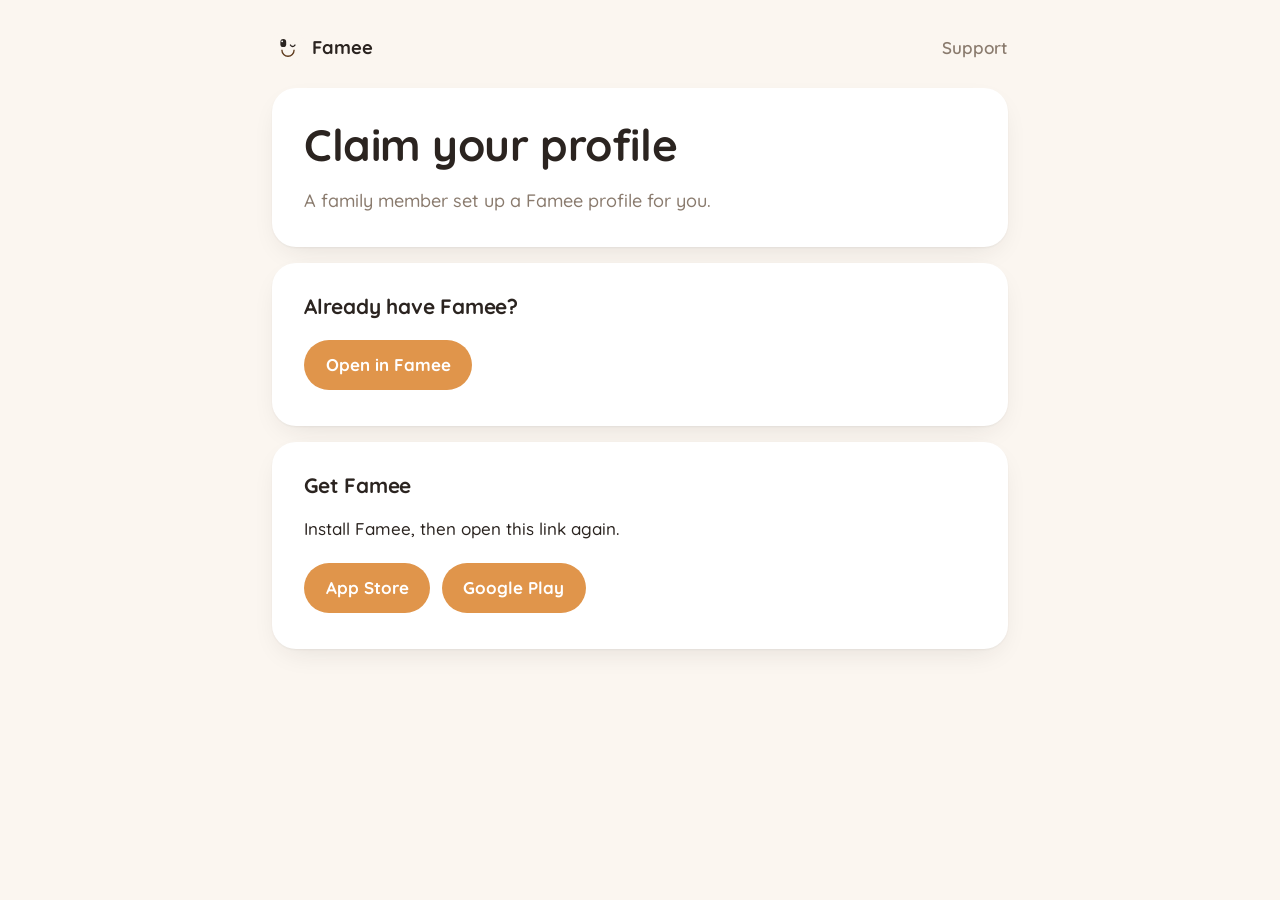
==== claim/index.html @ a756f46e "🐛 fix: version the stylesheet link so cached CSS never mixes with new pages Co-Authored-By: Claude O" ====
<!doctype html>
<html lang="en">
<head>
  <meta charset="utf-8">
  <meta name="viewport" content="width=device-width, initial-scale=1">
  <meta name="robots" content="noindex, nofollow">
  <meta name="description" content="A family member set up a Famee profile for you.">
  <title>Claim your profile | Famee</title>
  <link rel="icon" href="../logo.svg" type="image/svg+xml">
  <link rel="stylesheet" href="https://fonts.googleapis.com/css2?family=Quicksand:wght@500;600;700&display=swap">
  <link rel="stylesheet" href="../style.css?v=4">
</head>
<body>
  <main>
    <nav aria-label="Site navigation">
      <a href="../">Famee</a>
      <a href="../support/">Support</a>
    </nav>
    <header>
      <h1>Claim your profile</h1>
      <p class="summary">A family member set up a Famee profile for you.</p>
    </header>
    <section>
      <h2>Already have Famee?</h2>
      <p><a class="button" id="open-app" href="famee://claim">Open in Famee</a></p>
    </section>
    <section>
      <h2>Get Famee</h2>
      <p>Install Famee, then open this link again.</p>
      <p>
        <a class="button" href="https://apps.apple.com/app/id6804414986">App Store</a>
        <a class="button" href="https://play.google.com/store/apps/details?id=com.famee">Google Play</a>
      </p>
    </section>
  </main>
  <script>
    document.getElementById("open-app").href = "famee://claim" + window.location.search;
  </script>
</body>
</html>
---- style.css ----
/* Tokens mirror apps/mobile/src/global.css in the famee app. */
:root {
  color-scheme: light;
  --canvas: #fbf6f0;
  --surface: #ffffff;
  --surface-2: #f5ede4;
  --border: #ece2d6;
  --fg: #2b2420;
  --muted: #8a7b6e;
  --primary: #e0954b;
  --primary-soft: #f9e1c6;
  --primary-ink: #a4632c;
  --on-primary: #ffffff;
  --shadow: 0 1px 2px rgb(43 36 32 / 5%), 0 10px 30px -12px rgb(43 36 32 / 14%);
  --m-teal: #7fb0a6;
  --m-pink: #d98c97;
  --m-blue: #9aa9e6;
  --m-gold: #d9b777;
  --m-plum: #b58bc0;
  --m-ink: #191a32;
  --radius-card: 1.5rem;
}

* { box-sizing: border-box; }
html { -webkit-text-size-adjust: 100%; }
body {
  margin: 0;
  background: var(--canvas);
  color: var(--fg);
  font-family: "Quicksand", ui-rounded, system-ui, -apple-system, sans-serif;
  font-weight: 500;
  font-size: 1.0625rem;
  line-height: 1.6;
}
a { color: var(--primary-ink); text-underline-offset: .2em; }
a:focus-visible, .button:focus-visible {
  outline: 3px solid var(--primary);
  outline-offset: 3px;
  border-radius: .5rem;
}
h1, h2, h3 { font-weight: 700; line-height: 1.15; letter-spacing: -.01em; }
p:last-child, ul:last-child, ol:last-child { margin-bottom: 0; }

/* Shared page frame (legal, support, invite, claim) */
main {
  width: min(46rem, calc(100% - 2rem));
  margin: 0 auto;
  padding: 2rem 0 5rem;
}
nav {
  display: flex;
  flex-wrap: wrap;
  align-items: center;
  gap: .5rem 1.25rem;
  margin-bottom: 1.5rem;
  font-weight: 600;
}
nav a { color: var(--muted); text-decoration: none; }
nav a:hover { color: var(--fg); }
nav a:first-child {
  display: inline-flex;
  align-items: center;
  gap: .5rem;
  margin-right: auto;
  color: var(--fg);
  font-weight: 700;
  font-size: 1.15rem;
}
nav a:first-child::before {
  content: "";
  width: 2rem;
  height: 2rem;
  background: url("./logo.svg") center / contain no-repeat;
  border-radius: .6rem;
}
header, section {
  background: var(--surface);
  border-radius: var(--radius-card);
  box-shadow: var(--shadow);
  padding: clamp(1.25rem, 4vw, 2rem);
  margin-bottom: 1rem;
}
h1 { margin: 0 0 .5rem; font-size: clamp(2rem, 6vw, 2.75rem); }
h2 { margin: 0 0 .6rem; font-size: 1.3rem; }
.meta { color: var(--muted); margin: 0 0 .25rem; font-size: .95rem; }
.summary { margin: 1rem 0 0; color: var(--muted); font-size: 1.125rem; }
li + li { margin-top: .4rem; }
.button {
  display: inline-flex;
  align-items: center;
  justify-content: center;
  gap: .5rem;
  min-height: 3rem;
  padding: .7rem 1.35rem;
  margin: .25rem .4rem .25rem 0;
  border-radius: 999px;
  background: var(--primary);
  color: var(--on-primary);
  font-weight: 700;
  text-decoration: none;
}
.button:hover { filter: brightness(1.05); }
.button.quiet { background: var(--surface-2); color: var(--fg); }

/* Home page */
.home main { width: min(68rem, calc(100% - 2rem)); padding-top: 1.5rem; }
.home section, .home header { background: none; box-shadow: none; padding: 0; border-radius: 0; }

.home .hero {
  display: grid;
  grid-template-columns: 1.05fr .95fr;
  align-items: center;
  gap: clamp(2.5rem, 6vw, 5rem);
  padding: clamp(1.5rem, 4vw, 3rem) 0 clamp(3rem, 8vw, 6rem);
}
.hero h1 {
  font-size: clamp(2.6rem, 6.4vw, 4.4rem);
  line-height: 1.04;
  letter-spacing: -.025em;
  margin: 0 0 1.25rem;
  text-wrap: balance;
}
.hero .lede { color: var(--muted); font-size: clamp(1.1rem, 2vw, 1.3rem); max-width: 30rem; margin: 0 0 2rem; }

/* The product glimpse: Ember peeks over a real agenda card */
.glimpse { position: relative; padding-top: 2.5rem; max-width: 26rem; justify-self: end; width: 100%; }
/* One scene unit = 1.6px. Scene y 85 sits on the card's top edge, as on the sign-in screen. */
.peek-ledge { position: relative; }
.peek {
  position: absolute;
  left: 50%;
  top: -136px;
  width: 211.2px;
  height: 217.6px;
  margin-left: -105.6px;
  pointer-events: none;
}
.peek-ledge .group { position: relative; z-index: 1; }
.peek-face { z-index: 0; animation: peek-rise 1200ms ease-out 300ms both; }
.peek-hands { z-index: 2; }
@keyframes peek-rise { from { transform: translateY(51.2px); } to { transform: translateY(-6.4px); } }

.day { position: relative; z-index: 1; }
.day-label { margin: 0 0 .4rem .25rem; color: var(--muted); font-size: .85rem; font-weight: 600; }
.day + .day { margin-top: 1rem; }
.group {
  list-style: none;
  margin: 0;
  padding: 0;
  background: var(--surface);
  border-radius: var(--radius-card);
  box-shadow: var(--shadow);
  border: 1px solid var(--border);
}
.group li { display: flex; align-items: center; gap: .85rem; padding: .85rem 1rem; margin: 0; }
.group li + li { border-top: 1px solid var(--border); }
.row-main { flex: 1; min-width: 0; line-height: 1.3; }
.row-main b { display: block; font-weight: 600; }
.row-main small { color: var(--muted); font-size: .8rem; }
.time { width: 4.2rem; font-size: .85rem; font-weight: 600; line-height: 1.3; }
.time small { display: block; color: var(--muted); font-weight: 500; font-size: .75rem; }
.bar { width: 4px; align-self: stretch; border-radius: 4px; background: var(--c); }
.check { width: 1.4rem; height: 1.4rem; border-radius: 50%; border: 2.5px solid var(--c); flex: none; }
.avatars { display: flex; }
.avatar {
  width: 1.6rem;
  height: 1.6rem;
  border-radius: 50%;
  display: grid;
  place-items: center;
  font-size: .7rem;
  font-weight: 700;
  color: var(--c);
  background: color-mix(in oklab, var(--c) 22%, var(--surface));
  border: 2px solid var(--surface);
}
.avatar + .avatar { margin-left: -.4rem; }
.chip { font-size: .75rem; font-weight: 600; padding: .2rem .6rem; border-radius: 999px; background: var(--surface-2); color: var(--muted); }

.ask {
  position: relative;
  z-index: 1;
  display: flex;
  align-items: center;
  gap: .65rem;
  margin-top: 1.25rem;
  padding: .45rem .5rem .45rem .45rem;
  border-radius: 999px;
  background: var(--surface);
  box-shadow: var(--shadow);
  border: 1px solid var(--border);
  color: var(--muted);
  font-size: .95rem;
}
.ask span { flex: 1; }
.ask .mic { flex: none; width: 2.1rem; height: 2.1rem; border-radius: 50%; background: var(--primary); display: grid; place-items: center; }

/* What's inside */
.home .inside { padding-bottom: clamp(3rem, 8vw, 5rem); }
.inside h2 { font-size: clamp(1.7rem, 3.5vw, 2.3rem); margin: 0 0 1.5rem; }
.features { list-style: none; margin: 0; padding: 0; display: grid; grid-template-columns: repeat(2, 1fr); gap: 2.25rem 3rem; }
.features li { display: flex; gap: 1rem; margin: 0; }
.features .tile {
  flex: none;
  width: 3rem;
  height: 3rem;
  border-radius: 1rem;
  display: grid;
  place-items: center;
  color: var(--c);
  background: color-mix(in oklab, var(--c) 20%, var(--canvas));
}
.features h3 { margin: .2rem 0 .3rem; font-size: 1.15rem; }
.features p { margin: 0; color: var(--muted); max-width: 34ch; }

.home footer {
  display: flex;
  flex-wrap: wrap;
  justify-content: space-between;
  gap: 1rem 2rem;
  padding: 2rem 0 1rem;
  border-top: 1px solid var(--border);
  color: var(--muted);
  font-size: .95rem;
}
.home footer nav { margin: 0; gap: .5rem 1.25rem; }
.home footer nav a:first-child { margin: 0; color: var(--muted); font-weight: 600; font-size: inherit; }
.home footer nav a:first-child::before { content: none; }
.home footer p { margin: 0; }

@media (max-width: 52rem) {
  .home .hero { grid-template-columns: 1fr; padding-top: 2rem; }
  .glimpse { justify-self: stretch; max-width: 28rem; }
  .features { grid-template-columns: 1fr; gap: 1.75rem; }
}
@media (prefers-reduced-motion: reduce) {
  .peek-face { animation: none; transform: translateY(-6.4px); }
}
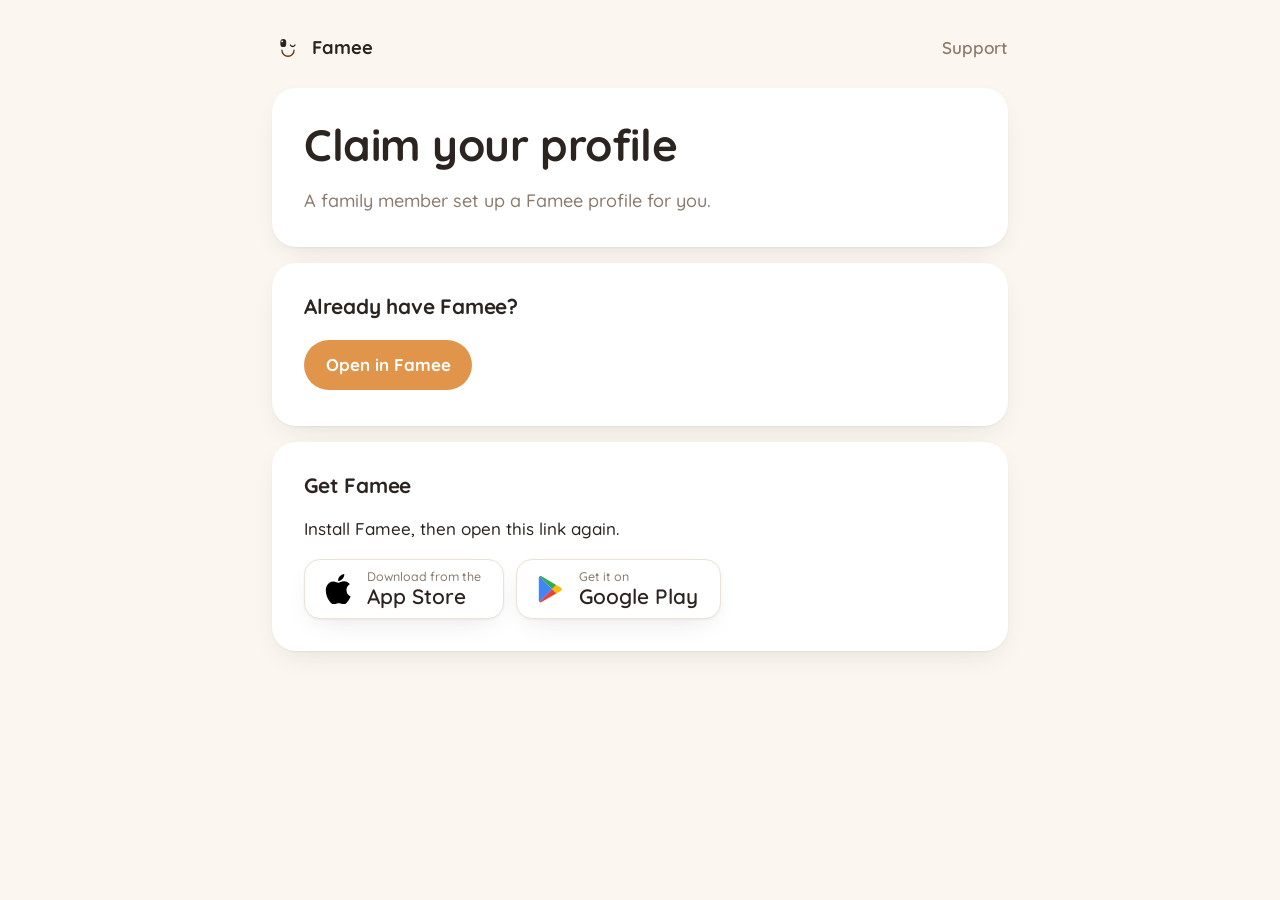
==== commit c301d896: "✨ feat: standard App Store and Google Play badges on home, invite, and claim Co-Authored-By: Claude " ====
--- a/claim/index.html
+++ b/claim/index.html
@@ -7,8 +7,8 @@
   <meta name="description" content="A family member set up a Famee profile for you.">
   <title>Claim your profile | Famee</title>
   <link rel="icon" href="../logo.svg" type="image/svg+xml">
-  <link rel="stylesheet" href="https://fonts.googleapis.com/css2?family=Quicksand:wght@500;600;700&display=swap">
-  <link rel="stylesheet" href="../style.css?v=4">
+  <link rel="stylesheet" href="https://fonts.googleapis.com/css2?family=Quicksand:wght@400;500;600;700&display=swap">
+  <link rel="stylesheet" href="../style.css?v=9">
 </head>
 <body>
   <main>
@@ -27,9 +27,15 @@
     <section>
       <h2>Get Famee</h2>
       <p>Install Famee, then open this link again.</p>
-      <p>
-        <a class="button" href="https://apps.apple.com/app/id6804414986">App Store</a>
-        <a class="button" href="https://play.google.com/store/apps/details?id=com.famee">Google Play</a>
+      <p class="stores">
+        <a class="store" href="https://apps.apple.com/app/id6804414986">
+          <svg viewBox="0 0 24 24" aria-hidden="true"><path fill="#000" d="M12.152 6.896c-.948 0-2.415-1.078-3.96-1.04-2.04.027-3.91 1.183-4.961 3.014-2.117 3.675-.546 9.103 1.519 12.09 1.013 1.454 2.208 3.09 3.792 3.039 1.52-.065 2.09-.987 3.935-.987 1.831 0 2.35.987 3.96.948 1.637-.026 2.676-1.48 3.676-2.948 1.156-1.688 1.636-3.325 1.662-3.415-.039-.013-3.182-1.221-3.22-4.857-.026-3.04 2.48-4.494 2.597-4.559-1.429-2.09-3.623-2.324-4.39-2.376-2-.156-3.675 1.09-4.61 1.09zM15.53 3.83c.843-1.012 1.4-2.427 1.245-3.83-1.207.052-2.662.805-3.532 1.818-.78.896-1.454 2.338-1.273 3.714 1.338.104 2.715-.688 3.559-1.701"/></svg>
+          <span><small>Download from the</small>App Store</span>
+        </a>
+        <a class="store" href="https://play.google.com/store/apps/details?id=com.famee">
+          <svg viewBox="0 0 24 24" aria-hidden="true"><path fill="#4285F4" d="M3.6 1.8 13.5 12l-9.9 10.2c-.4-.3-.6-.8-.6-1.4V3.2c0-.6.2-1.1.6-1.4Z"/><path fill="#34A853" d="M3.6 1.8c.4-.3 1-.3 1.6 0l11.6 6.8-3.3 3.4Z"/><path fill="#FBBC04" d="m16.8 8.6 3.5 2c1.1.6 1.1 2.2 0 2.8l-3.5 2-3.3-3.4Z"/><path fill="#EA4335" d="m13.5 12 3.3 3.4-11.6 6.8c-.6.3-1.2.3-1.6 0Z"/></svg>
+          <span><small>Get it on</small>Google Play</span>
+        </a>
       </p>
     </section>
   </main>
--- a/style.css
+++ b/style.css
@@ -102,6 +102,34 @@
 .button:hover { filter: brightness(1.05); }
 .button.quiet { background: var(--surface-2); color: var(--fg); }
 
+/* Store badges in the common two-line layout: brand mark, small line, store name */
+.stores { display: flex; flex-wrap: wrap; gap: .75rem; margin: 0; }
+.store {
+  display: inline-flex;
+  align-items: center;
+  gap: .85rem;
+  min-height: 3.75rem;
+  padding: .6rem 1.4rem .6rem 1.1rem;
+  border-radius: 1rem;
+  background: var(--surface);
+  border: 1px solid var(--border);
+  box-shadow: var(--shadow);
+  color: var(--fg);
+  text-decoration: none;
+}
+.store:hover { border-color: var(--muted); }
+.store:focus-visible { outline: 3px solid var(--primary); outline-offset: 3px; }
+.store svg { width: 1.9rem; height: 1.9rem; flex: none; }
+.store span { display: flex; flex-direction: column; font-size: 1.3rem; font-weight: 600; line-height: 1.1; }
+.store small { font-size: .78rem; font-weight: 500; color: var(--muted); margin-bottom: .1rem; }
+@media (max-width: 30rem) {
+  .stores { gap: .5rem; }
+  .store { flex: 1; justify-content: center; gap: .6rem; min-height: 3.25rem; padding: .5rem .75rem; border-radius: .875rem; }
+  .store svg { width: 1.5rem; height: 1.5rem; }
+  .store span { font-size: 1.05rem; }
+  .store small { font-size: .68rem; }
+}
+
 /* Home page */
 .home main { width: min(68rem, calc(100% - 2rem)); padding-top: 1.5rem; }
 .home section, .home header { background: none; box-shadow: none; padding: 0; border-radius: 0; }
@@ -123,16 +151,16 @@
 .hero .lede { color: var(--muted); font-size: clamp(1.1rem, 2vw, 1.3rem); max-width: 30rem; margin: 0 0 2rem; }
 
 /* The product glimpse: Ember peeks over a real agenda card */
-.glimpse { position: relative; padding-top: 2.5rem; max-width: 26rem; justify-self: end; width: 100%; }
+.glimpse { font-weight: 400; position: relative; padding-top: 2.5rem; max-width: 26rem; justify-self: end; width: 100%; }
 /* One scene unit = 1.6px. Scene y 85 sits on the card's top edge, as on the sign-in screen. */
 .peek-ledge { position: relative; }
 .peek {
   position: absolute;
-  left: 50%;
+  /* The scene has 54px of empty stage right of the right hand; -30px leaves that hand 24px from the card edge. */
+  right: -30px;
   top: -136px;
   width: 211.2px;
   height: 217.6px;
-  margin-left: -105.6px;
   pointer-events: none;
 }
 .peek-ledge .group { position: relative; z-index: 1; }
@@ -141,7 +169,7 @@
 @keyframes peek-rise { from { transform: translateY(51.2px); } to { transform: translateY(-6.4px); } }
 
 .day { position: relative; z-index: 1; }
-.day-label { margin: 0 0 .4rem .25rem; color: var(--muted); font-size: .85rem; font-weight: 600; }
+.day-label { margin: 0 0 .4rem .25rem; color: var(--muted); font-size: .85rem; font-weight: 400; }
 .day + .day { margin-top: 1rem; }
 .group {
   list-style: none;
@@ -155,10 +183,10 @@
 .group li { display: flex; align-items: center; gap: .85rem; padding: .85rem 1rem; margin: 0; }
 .group li + li { border-top: 1px solid var(--border); }
 .row-main { flex: 1; min-width: 0; line-height: 1.3; }
-.row-main b { display: block; font-weight: 600; }
+.row-main b { display: block; font-weight: 400; }
 .row-main small { color: var(--muted); font-size: .8rem; }
-.time { width: 4.2rem; font-size: .85rem; font-weight: 600; line-height: 1.3; }
-.time small { display: block; color: var(--muted); font-weight: 500; font-size: .75rem; }
+.time { width: 4.2rem; font-size: .85rem; font-weight: 400; line-height: 1.3; }
+.time small { display: block; color: var(--muted); font-weight: 400; font-size: .75rem; }
 .bar { width: 4px; align-self: stretch; border-radius: 4px; background: var(--c); }
 .check { width: 1.4rem; height: 1.4rem; border-radius: 50%; border: 2.5px solid var(--c); flex: none; }
 .avatars { display: flex; }
@@ -175,7 +203,7 @@
   border: 2px solid var(--surface);
 }
 .avatar + .avatar { margin-left: -.4rem; }
-.chip { font-size: .75rem; font-weight: 600; padding: .2rem .6rem; border-radius: 999px; background: var(--surface-2); color: var(--muted); }
+.chip { font-size: .75rem; font-weight: 400; padding: .2rem .6rem; border-radius: 999px; background: var(--surface-2); color: var(--muted); }
 
 .ask {
   position: relative;
@@ -228,9 +256,15 @@
 .home footer nav a:first-child::before { content: none; }
 .home footer p { margin: 0; }
 
-@media (max-width: 52rem) {
+@media (max-width: 62rem) {
+  .home .hero { gap: 2.5rem; }
+  .hero h1 { font-size: clamp(2.4rem, 5.6vw, 3.4rem); }
+}
+@media (max-width: 44rem) {
   .home .hero { grid-template-columns: 1fr; padding-top: 2rem; }
-  .glimpse { justify-self: stretch; max-width: 28rem; }
+  .glimpse { justify-self: stretch; max-width: none; }
+}
+@media (max-width: 44rem) {
   .features { grid-template-columns: 1fr; gap: 1.75rem; }
 }
 @media (prefers-reduced-motion: reduce) {
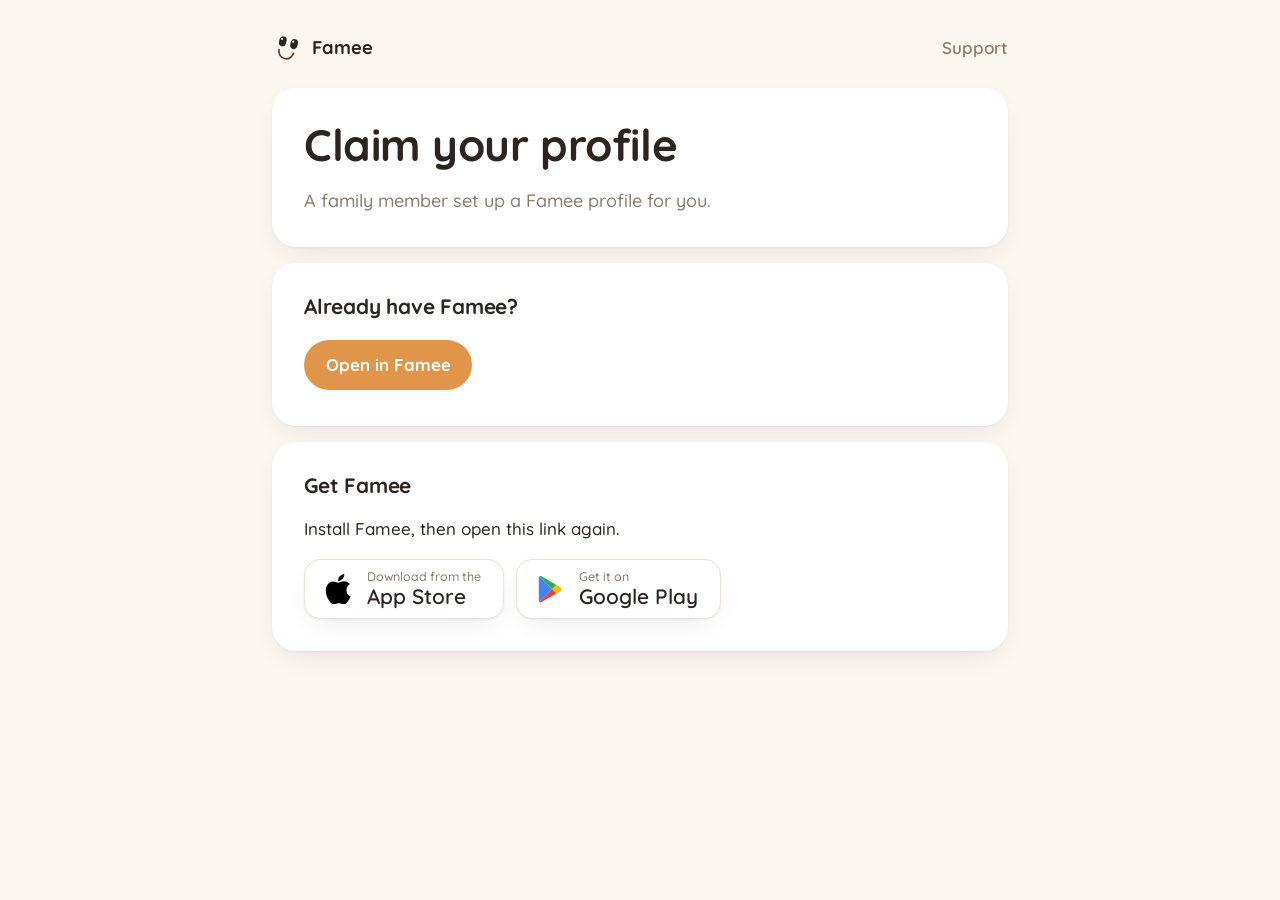
==== commit 9b825758: "fix(site): keep the nav on one line on phones Co-Authored-By: Claude Opus 5.5 (1M context) <noreply@" ====
--- a/claim/index.html
+++ b/claim/index.html
@@ -8,7 +8,7 @@
   <title>Claim your profile | Famee</title>
   <link rel="icon" href="../logo.svg" type="image/svg+xml">
   <link rel="stylesheet" href="https://fonts.googleapis.com/css2?family=Quicksand:wght@400;500;600;700&display=swap">
-  <link rel="stylesheet" href="../style.css?v=9">
+  <link rel="stylesheet" href="../style.css?v=11">
 </head>
 <body>
   <main>
--- a/style.css
+++ b/style.css
@@ -55,7 +55,7 @@
   margin-bottom: 1.5rem;
   font-weight: 600;
 }
-nav a { color: var(--muted); text-decoration: none; }
+nav a { color: var(--muted); text-decoration: none; white-space: nowrap; }
 nav a:hover { color: var(--fg); }
 nav a:first-child {
   display: inline-flex;
@@ -70,7 +70,7 @@
   content: "";
   width: 2rem;
   height: 2rem;
-  background: url("./logo.svg") center / contain no-repeat;
+  background: url("./logo.svg?v=10") center / contain no-repeat;
   border-radius: .6rem;
 }
 header, section {
@@ -123,11 +123,18 @@
 .store span { display: flex; flex-direction: column; font-size: 1.3rem; font-weight: 600; line-height: 1.1; }
 .store small { font-size: .78rem; font-weight: 500; color: var(--muted); margin-bottom: .1rem; }
 @media (max-width: 30rem) {
+  /* Keep the brand and three links on one line on phones. */
+  nav { gap: .5rem .75rem; font-size: .9rem; }
   .stores { gap: .5rem; }
   .store { flex: 1; justify-content: center; gap: .6rem; min-height: 3.25rem; padding: .5rem .75rem; border-radius: .875rem; }
   .store svg { width: 1.5rem; height: 1.5rem; }
   .store span { font-size: 1.05rem; }
   .store small { font-size: .68rem; }
+}
+
+@media (max-width: 24rem) {
+  /* Below 384px only the logo shows; the text stays as the link's accessible name. */
+  nav a:first-child { font-size: 0; }
 }
 
 /* Home page */
@@ -220,6 +227,12 @@
   color: var(--muted);
   font-size: .95rem;
 }
+.ask-ember { flex: none; overflow: visible; }
+/* Idle pose timing and eye scale from apps/mobile/src/components/famee/ember.tsx. */
+.ask-ember .ember-face { animation: ember-bob 4200ms ease-in-out infinite; }
+.ask-ember .ember-eye { transform-box: fill-box; transform-origin: center; animation: ember-blink 4600ms ease infinite; }
+@keyframes ember-bob { 0%, 100% { transform: translateY(0); } 50% { transform: translateY(-4px); } }
+@keyframes ember-blink { 0%, 92%, 100% { transform: scaleY(1); } 96% { transform: scaleY(.12); } }
 .ask span { flex: 1; }
 .ask .mic { flex: none; width: 2.1rem; height: 2.1rem; border-radius: 50%; background: var(--primary); display: grid; place-items: center; }
 
@@ -269,4 +282,5 @@
 }
 @media (prefers-reduced-motion: reduce) {
   .peek-face { animation: none; transform: translateY(-6.4px); }
-}
+  .ask-ember .ember-face, .ask-ember .ember-eye { animation: none; }
+}
